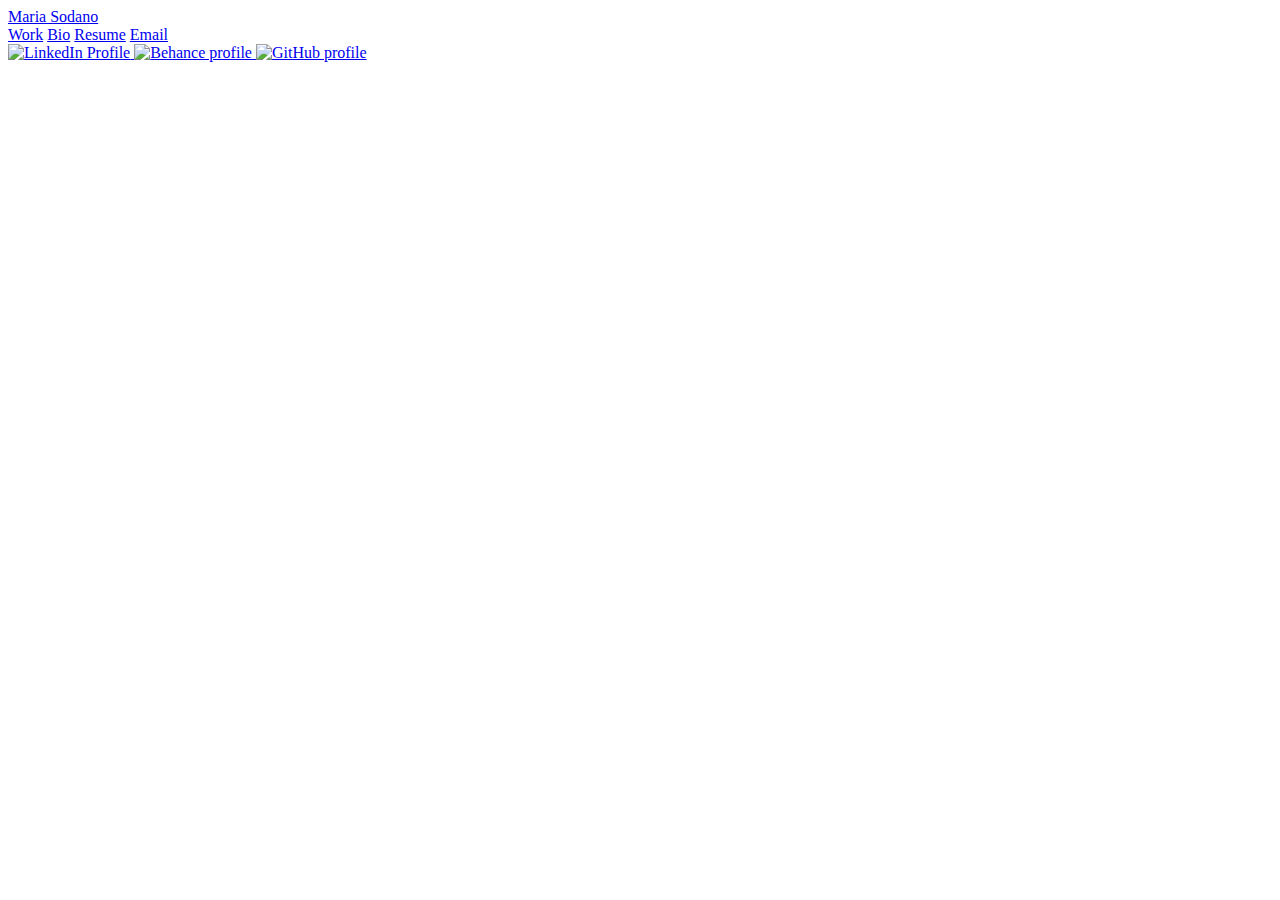
==== 100.html @ 56faadc2 "added files" ====
<!DOCTYPE HTML>
<html>
<head>
	<title>Maria Sodano Portfolio</title>
	<link rel="stylesheet" href="style.css">
	<link rel="icon" href="https://media.licdn.com/mpr/mpr/shrinknp_400_400/p/6/005/085/2c5/0048852.jpg">
</head>
<div id="blue">
		<a id="name" href="index.html">Maria Sodano</a>
<body>
	<nav>
		<a class="sidebar" href="work.html">Work</a>
		<a class="sidebar" href="bio.html">Bio</a>
		<a class="sidebar" href="images/resume.pdf">Resume</a>
		<a class="sidebar" href="mailto:sodanomaria@gmail.com">Email</a> 
	</nav>
</div>

<!--end sidebar-->

<!--footer-->

<section class="links">
	<a class="social" href="http://linkedin.com/in/mariasodano">
		<img id="in" src="images/linkedin.png" alt="LinkedIn Profile">
	</a>
<a class="social" href="http://behance.net/mariasodano">
	<img id="behance" src="images/behance.png" alt="Behance profile">
</a>
<a class="social" href="https://github.com/mariasoda">
	<img id="git"src="images/github.png" alt="GitHub profile">
</a>
</section>
</body>
</html>
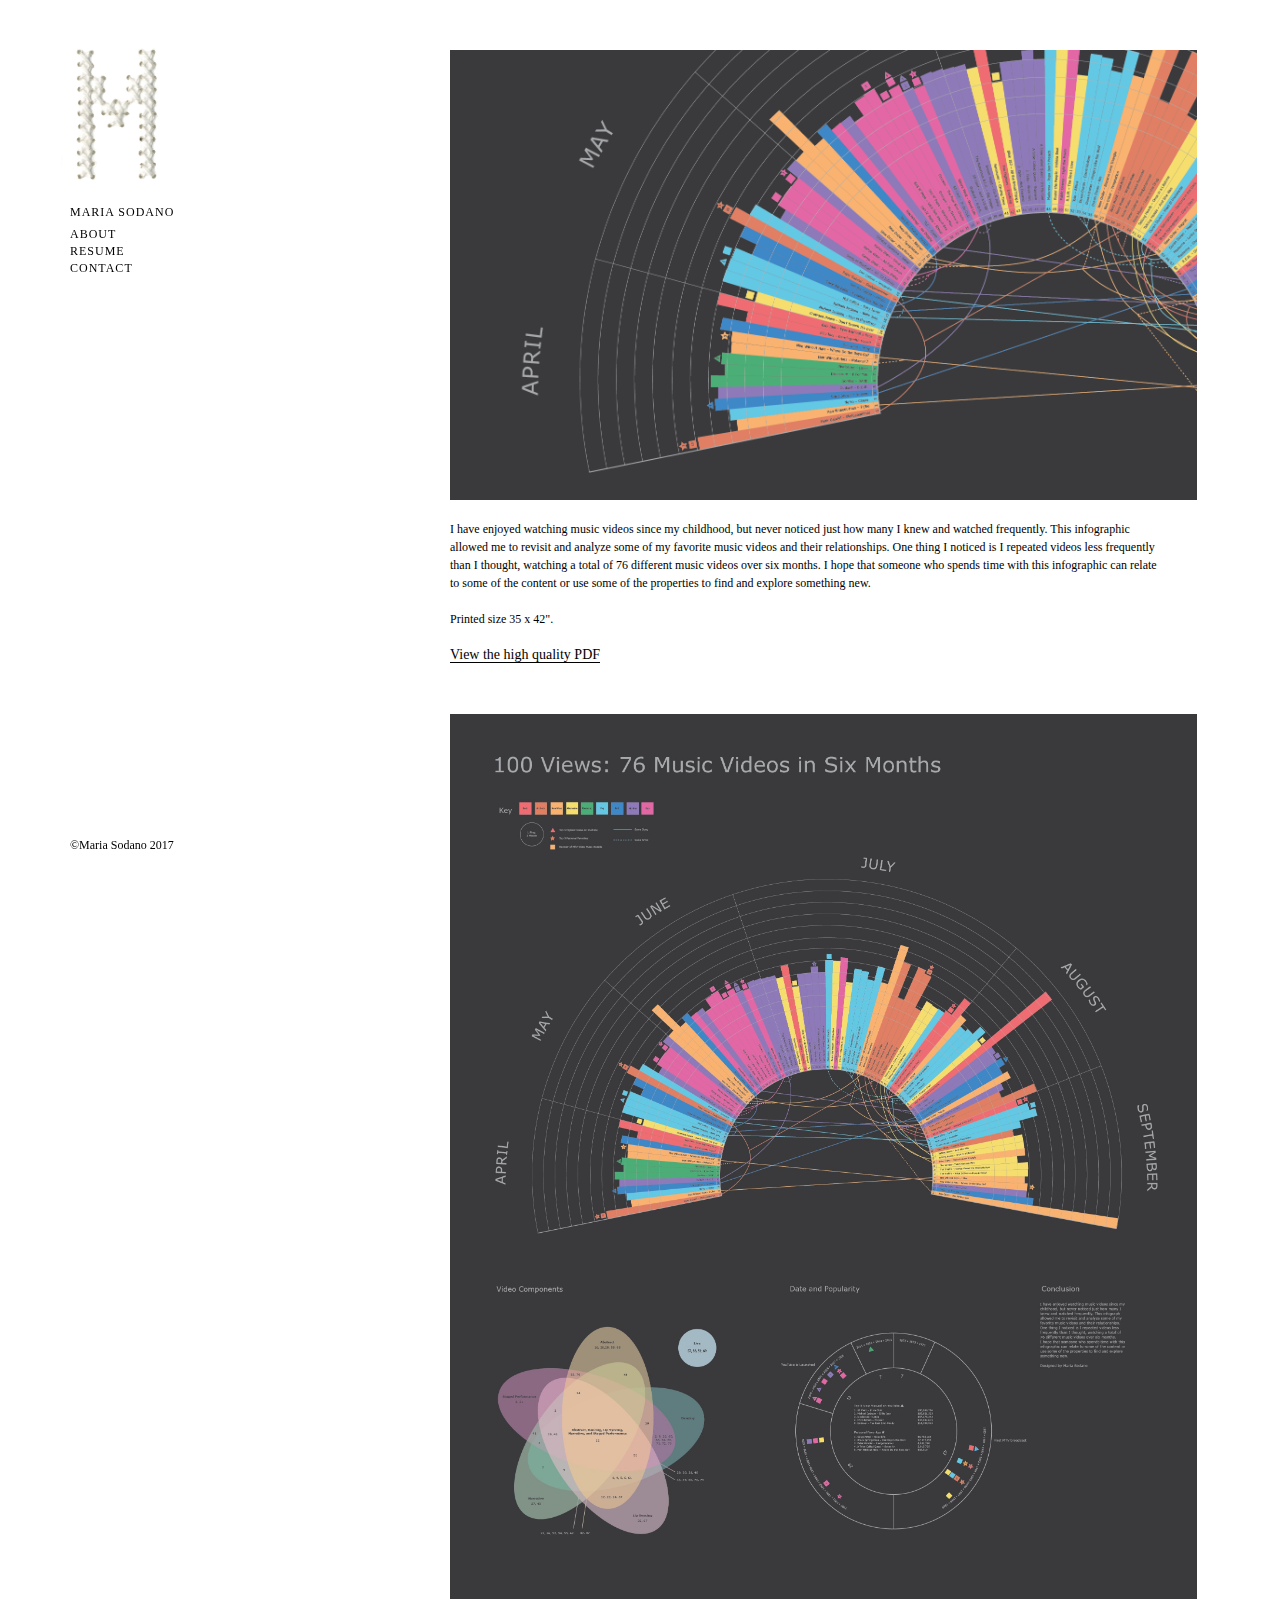
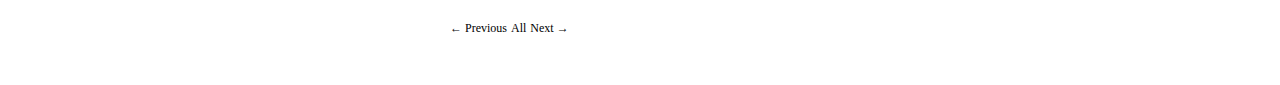
==== commit fd11e5f4: "final" ====
--- a/100.html
+++ b/100.html
@@ -2,34 +2,33 @@
 <html>
 <head>
 	<title>Maria Sodano Portfolio</title>
-	<link rel="stylesheet" href="style.css">
-	<link rel="icon" href="https://media.licdn.com/mpr/mpr/shrinknp_400_400/p/6/005/085/2c5/0048852.jpg">
+	<link rel="stylesheet" href="proj.css">
+	<link rel="icon" href="images/m.jpg">
 </head>
-<div id="blue">
-		<a id="name" href="index.html">Maria Sodano</a>
 <body>
 	<nav>
-		<a class="sidebar" href="work.html">Work</a>
-		<a class="sidebar" href="bio.html">Bio</a>
+		<a href="index.html"><img src="images/m.jpg" id="m"></a>
+		<a href="index.html" class="sidebar" title="graphic designer">Maria Sodano</a>
+		<a class="sidebar" href="bio.html" id="abt">About</a>
 		<a class="sidebar" href="images/resume.pdf">Resume</a>
-		<a class="sidebar" href="mailto:sodanomaria@gmail.com">Email</a> 
+		<a class="sidebar" href="mailto:maria@sodano.work?Subject=Hello"title="maria@sodano.work">Contact</a>
 	</nav>
+
+<div class="images">
+	<img class="portfolio" src="images/info.png" alt="100 Views">
+		<p>I have enjoyed watching music videos since my childhood, but never noticed just how many I knew and watched frequently. This infographic allowed me to revisit and analyze some of my favorite music videos and their relationships. One thing I noticed is I repeated videos less frequently than I thought, watching a total of 76 different music videos over six months. I hope that someone who spends time with this infographic can relate to some of the content or use some of the properties to find and explore something new.<br><br>
+Printed size 35 x 42".<br><br>
+<a href="https://www.dropbox.com/s/soxn0sy5jqnagle/100Views.pdf?dl=0" id="infolink">View the high quality PDF</a>
+		</p>
+
+	<img class="portfolio" src="images/info2.jpg" alt="Brand Book">
+
+	<a href="blouse.html" class="arrow">&larr; Previous</a>
+	<a href="index.html" class="arrow" id="all">All</a>
+	<a href="stitch.html" class="arrow" id="next">Next &rarr;</a>
 </div>
+	
 
-<!--end sidebar-->
-
-<!--footer-->
-
-<section class="links">
-	<a class="social" href="http://linkedin.com/in/mariasodano">
-		<img id="in" src="images/linkedin.png" alt="LinkedIn Profile">
-	</a>
-<a class="social" href="http://behance.net/mariasodano">
-	<img id="behance" src="images/behance.png" alt="Behance profile">
-</a>
-<a class="social" href="https://github.com/mariasoda">
-	<img id="git"src="images/github.png" alt="GitHub profile">
-</a>
-</section>
+	<div id="footer">&copyMaria Sodano 2017</div>
 </body>
 </html>--- a/proj.css
+++ b/proj.css
@@ -0,0 +1,173 @@
+/* http://meyerweb.com/eric/tools/css/reset/ 
+   v2.0 | 20110126
+   License: none (public domain)
+*/
+
+html, body, div, span, applet, object, iframe,
+h1, h2, h3, h4, h5, h6, p, blockquote, pre,
+a, abbr, acronym, address, big, cite, code,
+del, dfn, em, img, ins, kbd, q, s, samp,
+small, strike, strong, sub, sup, tt, var,
+b, u, i, center,
+dl, dt, dd, ol, ul, li,
+fieldset, form, label, legend,
+table, caption, tbody, tfoot, thead, tr, th, td,
+article, aside, canvas, details, embed, 
+figure, figcaption, footer, header, hgroup, 
+menu, nav, output, ruby, section, summary,
+time, mark, audio, video {
+	margin: 0;
+	padding: 0;
+	border: 0;
+	font-size: 100%;
+	font: inherit;
+	vertical-align: baseline;
+}
+/* HTML5 display-role reset for older browsers */
+article, aside, details, figcaption, figure, 
+footer, header, hgroup, menu, nav, section {
+	display: block;
+}
+body {
+	line-height: 1;
+}
+ol, ul {
+	list-style: none;
+}
+blockquote, q {
+	quotes: none;
+}
+blockquote:before, blockquote:after,
+q:before, q:after {
+	content: '';
+	content: none;
+}
+table {
+	border-collapse: collapse;
+	border-spacing: 0;
+}
+/*start of my code*/
+
+body{
+	font-family: Clear Sans;
+}
+
+nav{
+	padding: 38px 0px 0px 40px;
+	position: fixed;
+}
+#m{
+	left: -20px;
+	width: 150px;
+	padding-bottom: 10px;
+	user-drag: none; 
+	user-select: none;
+	-moz-user-select: none;
+	-webkit-user-drag: none;
+	-webkit-user-select: none;
+	-ms-user-select: none;
+}
+.sidebar, .social, #infolink{
+	text-decoration: none;
+	color: #000000;
+}
+
+#abt{
+	padding-top: 10px;
+}
+
+.sidebar{
+	padding-left: 30px;
+	padding-top: 5px;
+	display: block;
+	font-size: 12px;
+	text-transform: uppercase;
+	letter-spacing: 1px;
+}
+
+.sidebar:hover, .arrow:hover{
+	color: #ffccff;
+}
+
+/*body*/
+p{
+	padding: 0px 120px 50px 0px;
+	line-height: 18px;
+	font-size: 12px;
+}
+
+.caphead{
+	border-bottom: .5px solid black;
+	width: 100%;
+}
+
+.images{
+	margin-left: 450px;
+	padding-bottom: 50px;
+	padding-top: 50px;
+}
+
+
+.portfolio{
+	width: 90%;
+	display: block;
+	padding-bottom: 20px;
+}
+
+.arrow{
+	font-size: 12px;
+	text-decoration: none;
+	color: black;
+}
+
+#all{
+	left: 50%;
+}
+
+#next{
+	text-align: right;
+}
+
+.caption{
+	font-size: 12px;
+	margin: 20px 0px 15px 0px;
+	line-height: 18px;
+	padding-right: 10px;
+}
+
+#infolink{
+	font-size: 14px;
+	border-bottom: .5px solid black
+}
+/*footer*/
+
+#footer{
+	font-size: 12px;
+	display: block;
+	position: fixed;
+	left: 70px;
+	bottom: 5%;
+	width: 150px;
+	line-height: 20px;
+}
+
+
+@media (min-width: 1px) and (max-width: 640px){
+	p, .caption{padding-left: 20px;}
+	p{padding-right: 30px;}
+	.portfolio, .overlay{width: 100%;}
+	.images{margin: 15px 0px 0px 0px;}
+	#abt{padding: 0px;}
+	nav{position: absolute; padding:0px;}
+	#m{display: none;}
+	.sidebar{font-size: 12px; display: inline-block; padding: 5px; margin-left: 10px;}
+	#footer{position: relative; bottom: 10px; left: 20px;}
+}
+
+@media (min-width: 641px) and (max-width: 800px){
+	.images{margin-left: 250px;}
+}
+
+@media (min-width: 801px) and (max-width: 1250px){
+	.images{margin-left: 300px;}
+}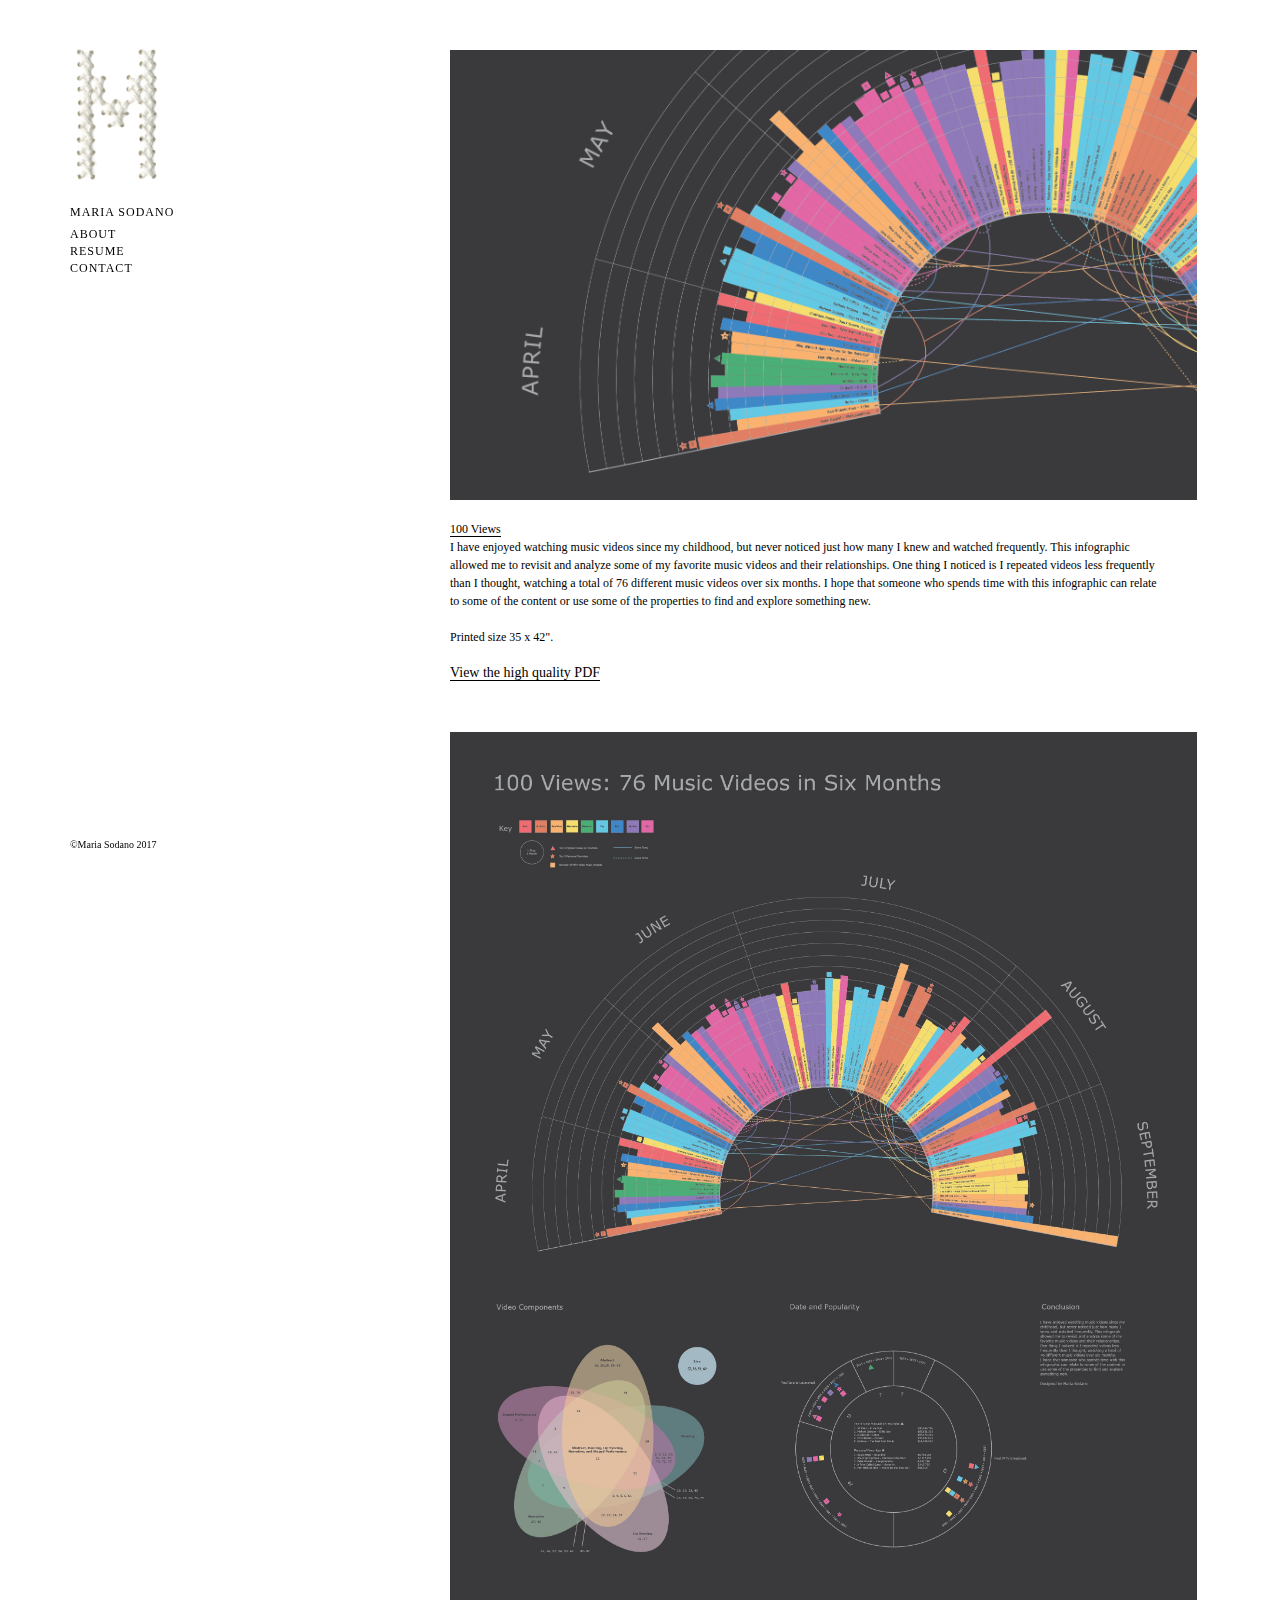
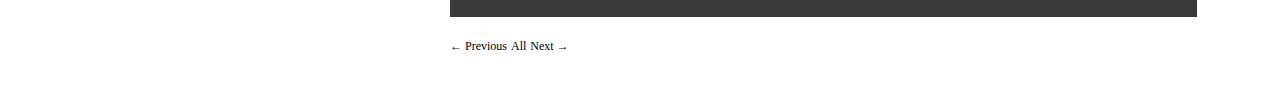
==== commit a9884013: "headings" ====
--- a/100.html
+++ b/100.html
@@ -16,7 +16,7 @@
 
 <div class="images">
 	<img class="portfolio" src="images/info.png" alt="100 Views">
-		<p>I have enjoyed watching music videos since my childhood, but never noticed just how many I knew and watched frequently. This infographic allowed me to revisit and analyze some of my favorite music videos and their relationships. One thing I noticed is I repeated videos less frequently than I thought, watching a total of 76 different music videos over six months. I hope that someone who spends time with this infographic can relate to some of the content or use some of the properties to find and explore something new.<br><br>
+		<p><span class="caphead">100 Views</span><br>I have enjoyed watching music videos since my childhood, but never noticed just how many I knew and watched frequently. This infographic allowed me to revisit and analyze some of my favorite music videos and their relationships. One thing I noticed is I repeated videos less frequently than I thought, watching a total of 76 different music videos over six months. I hope that someone who spends time with this infographic can relate to some of the content or use some of the properties to find and explore something new.<br><br>
 Printed size 35 x 42".<br><br>
 <a href="https://www.dropbox.com/s/soxn0sy5jqnagle/100Views.pdf?dl=0" id="infolink">View the high quality PDF</a>
 		</p>
--- a/proj.css
+++ b/proj.css
@@ -142,7 +142,7 @@
 /*footer*/
 
 #footer{
-	font-size: 12px;
+	font-size: 10px;
 	display: block;
 	position: fixed;
 	left: 70px;
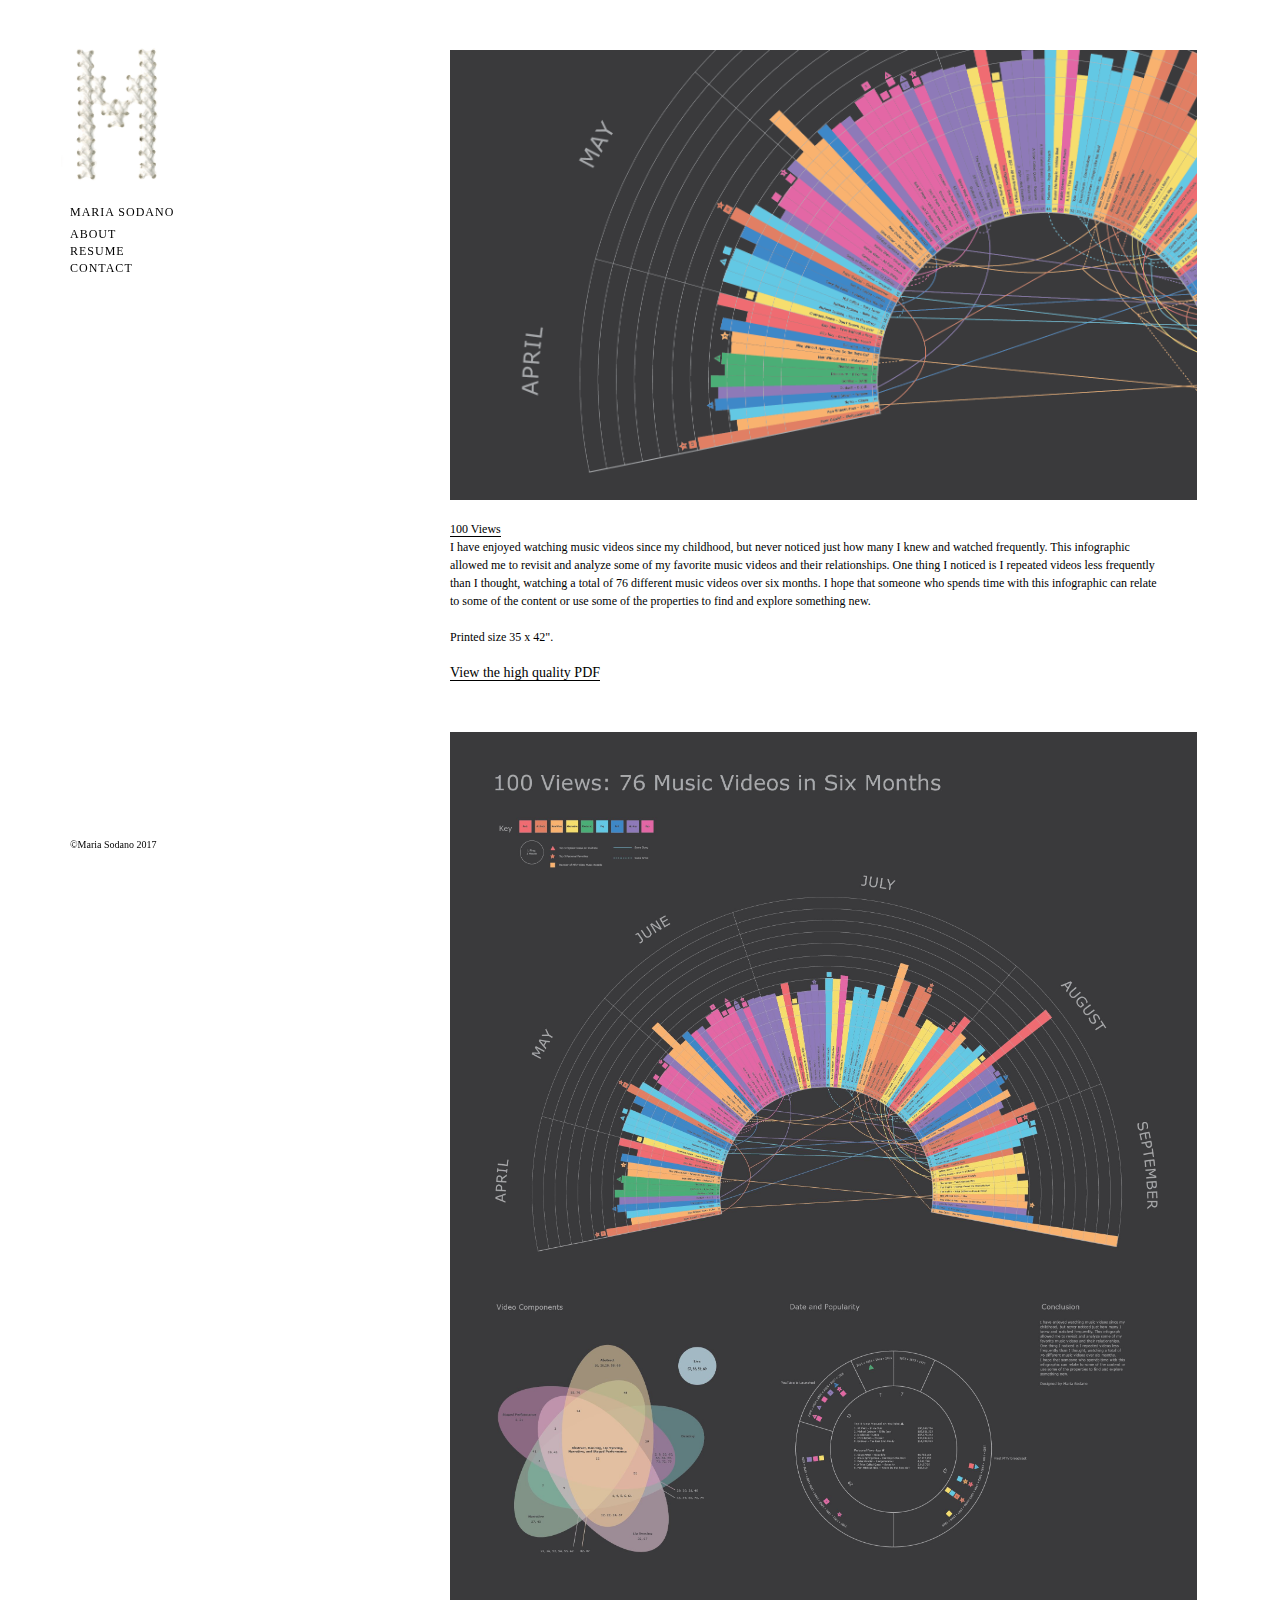
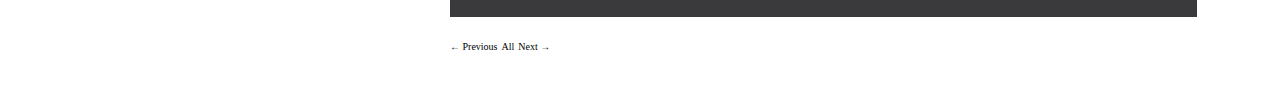
==== commit 4f8be809: "analytics" ====
--- a/100.html
+++ b/100.html
@@ -1,9 +1,19 @@
 <!DOCTYPE HTML>
 <html>
 <head>
-	<title>Maria Sodano Portfolio</title>
+	<title>100 Views</title>
 	<link rel="stylesheet" href="proj.css">
 	<link rel="icon" href="images/m.jpg">
+	<script>
+  (function(i,s,o,g,r,a,m){i['GoogleAnalyticsObject']=r;i[r]=i[r]||function(){
+  (i[r].q=i[r].q||[]).push(arguments)},i[r].l=1*new Date();a=s.createElement(o),
+  m=s.getElementsByTagName(o)[0];a.async=1;a.src=g;m.parentNode.insertBefore(a,m)
+  })(window,document,'script','https://www.google-analytics.com/analytics.js','ga');
+
+  ga('create', 'UA-101341082-1', 'auto');
+  ga('send', 'pageview');
+
+</script>
 </head>
 <body>
 	<nav>
@@ -25,7 +35,7 @@
 
 	<a href="blouse.html" class="arrow">&larr; Previous</a>
 	<a href="index.html" class="arrow" id="all">All</a>
-	<a href="stitch.html" class="arrow" id="next">Next &rarr;</a>
+	<a href="web.html" class="arrow" id="next">Next &rarr;</a>
 </div>
 	
 
--- a/proj.css
+++ b/proj.css
@@ -85,7 +85,7 @@
 	letter-spacing: 1px;
 }
 
-.sidebar:hover, .arrow:hover{
+.sidebar:hover, .arrow:hover, .web:hover, #infolink:hover{
 	color: #ffccff;
 }
 
@@ -96,9 +96,18 @@
 	font-size: 12px;
 }
 
-.caphead{
+a{
+	cursor: pointer;
+}
+
+.caphead, .web{
 	border-bottom: .5px solid black;
 	width: 100%;
+}
+
+.web, .arrow{
+	text-decoration: none;
+	color: #000;
 }
 
 .images{
@@ -115,9 +124,7 @@
 }
 
 .arrow{
-	font-size: 12px;
-	text-decoration: none;
-	color: black;
+	font-size: 10px;
 }
 
 #all{
@@ -139,6 +146,7 @@
 	font-size: 14px;
 	border-bottom: .5px solid black
 }
+
 /*footer*/
 
 #footer{
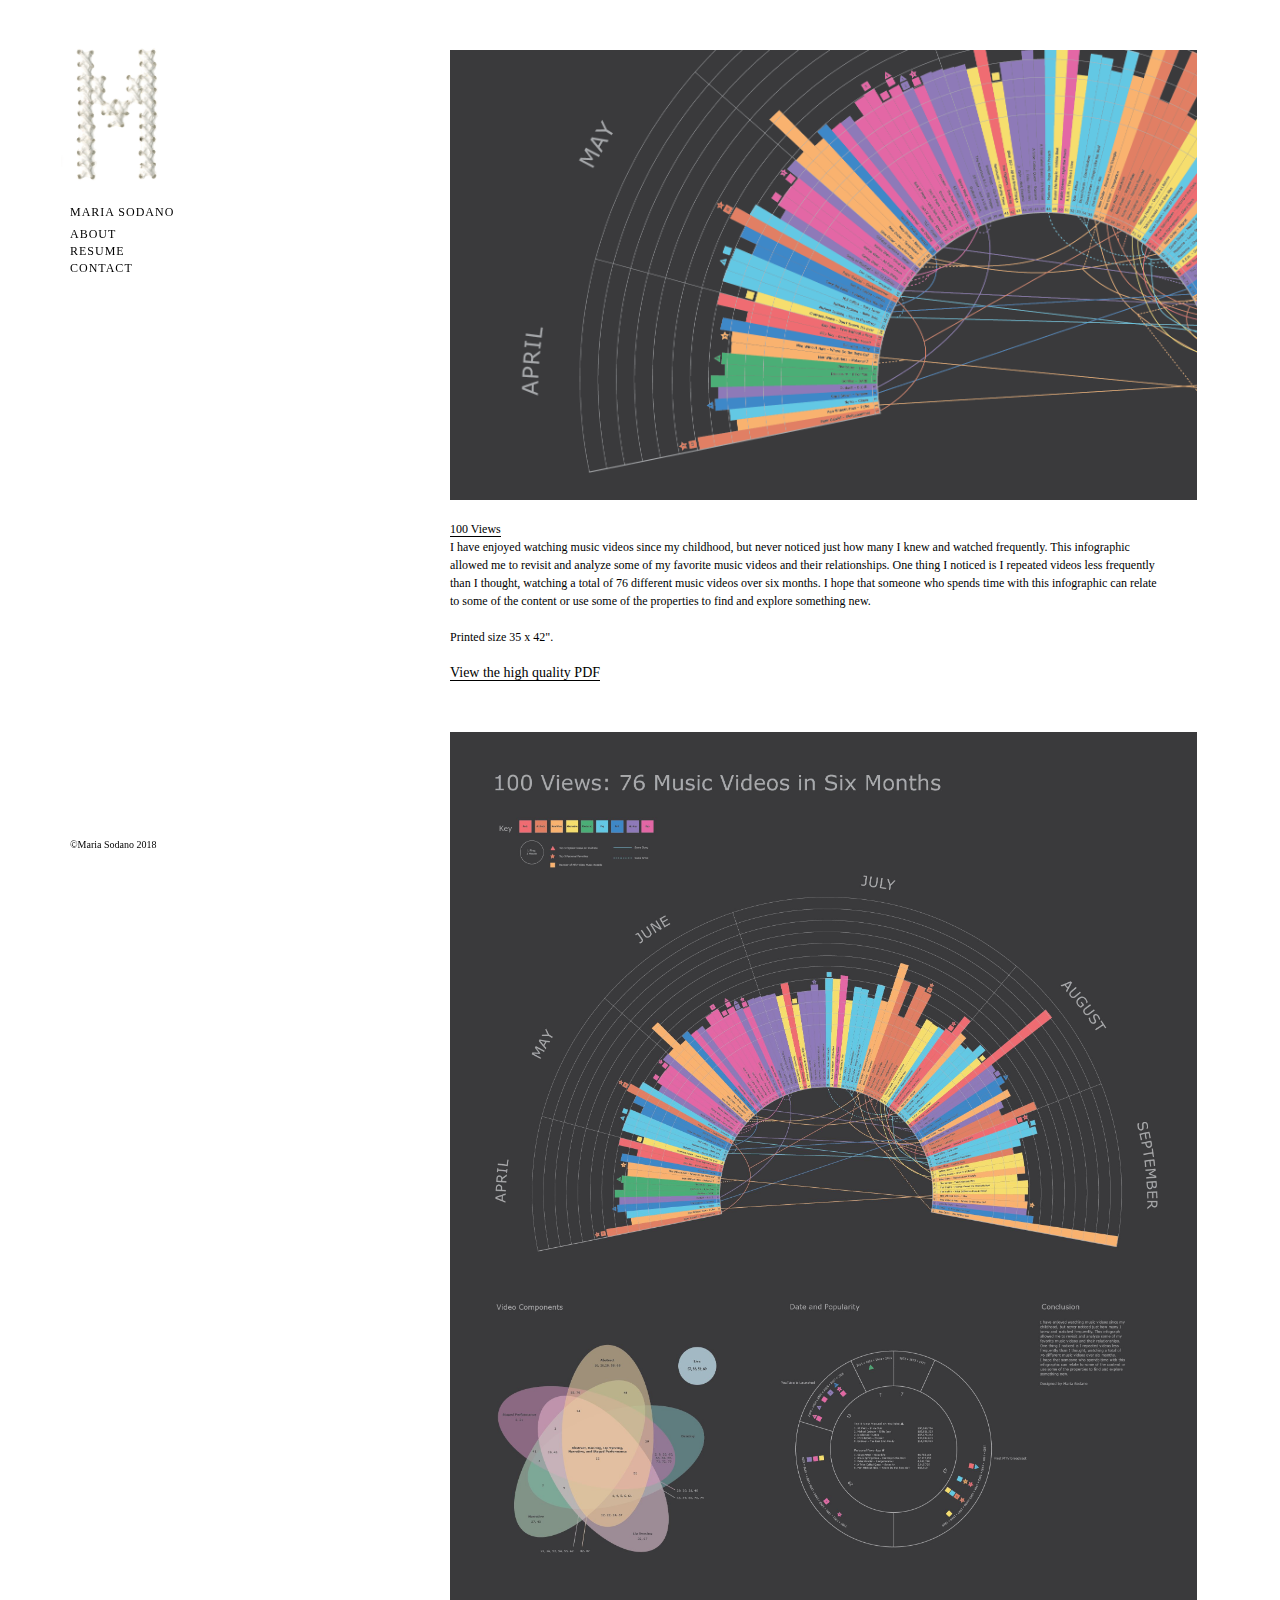
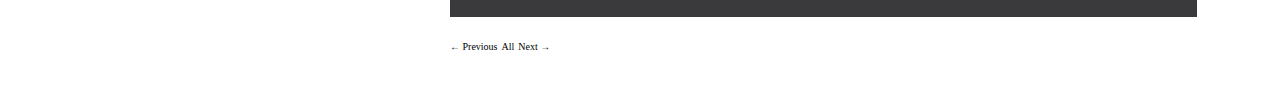
==== commit 89efac7b: "2018 update" ====
--- a/100.html
+++ b/100.html
@@ -39,6 +39,6 @@
 </div>
 	
 
-	<div id="footer">&copyMaria Sodano 2017</div>
+	<div id="footer">&copyMaria Sodano 2018</div>
 </body>
 </html>